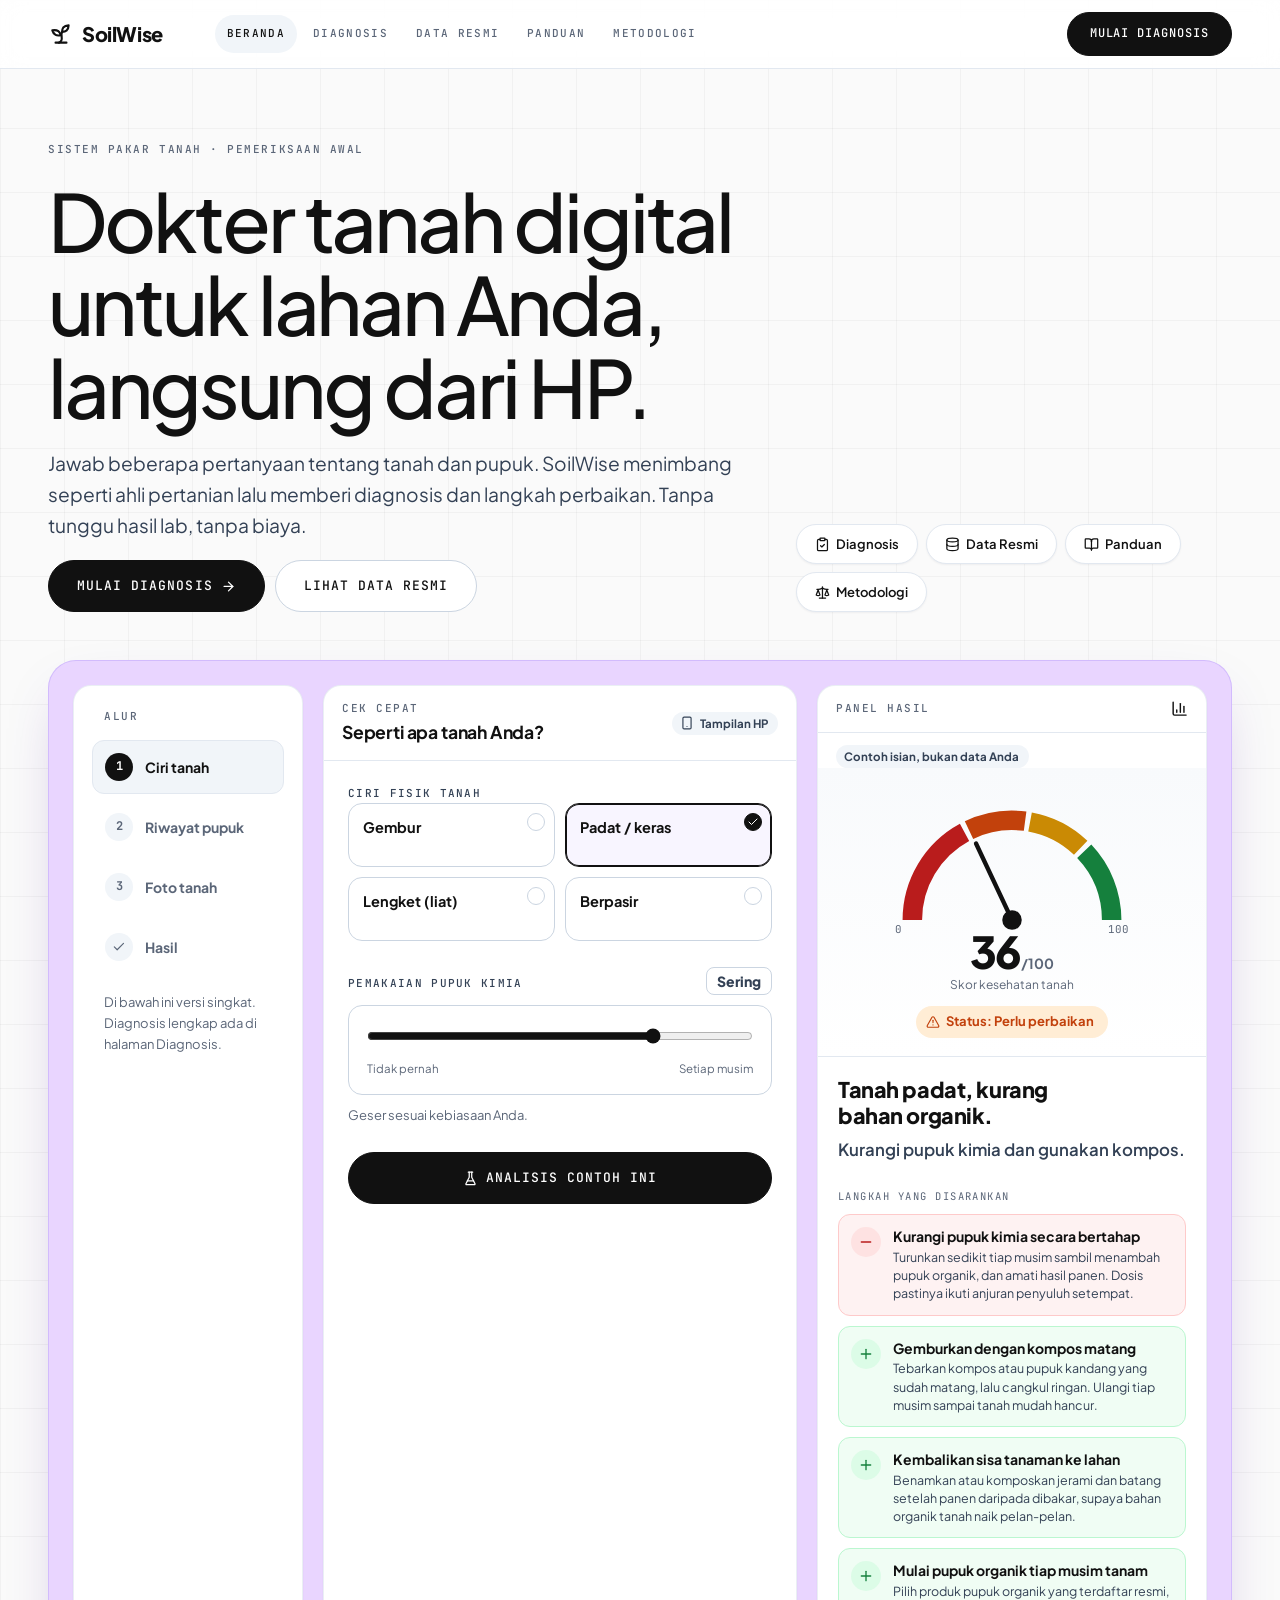
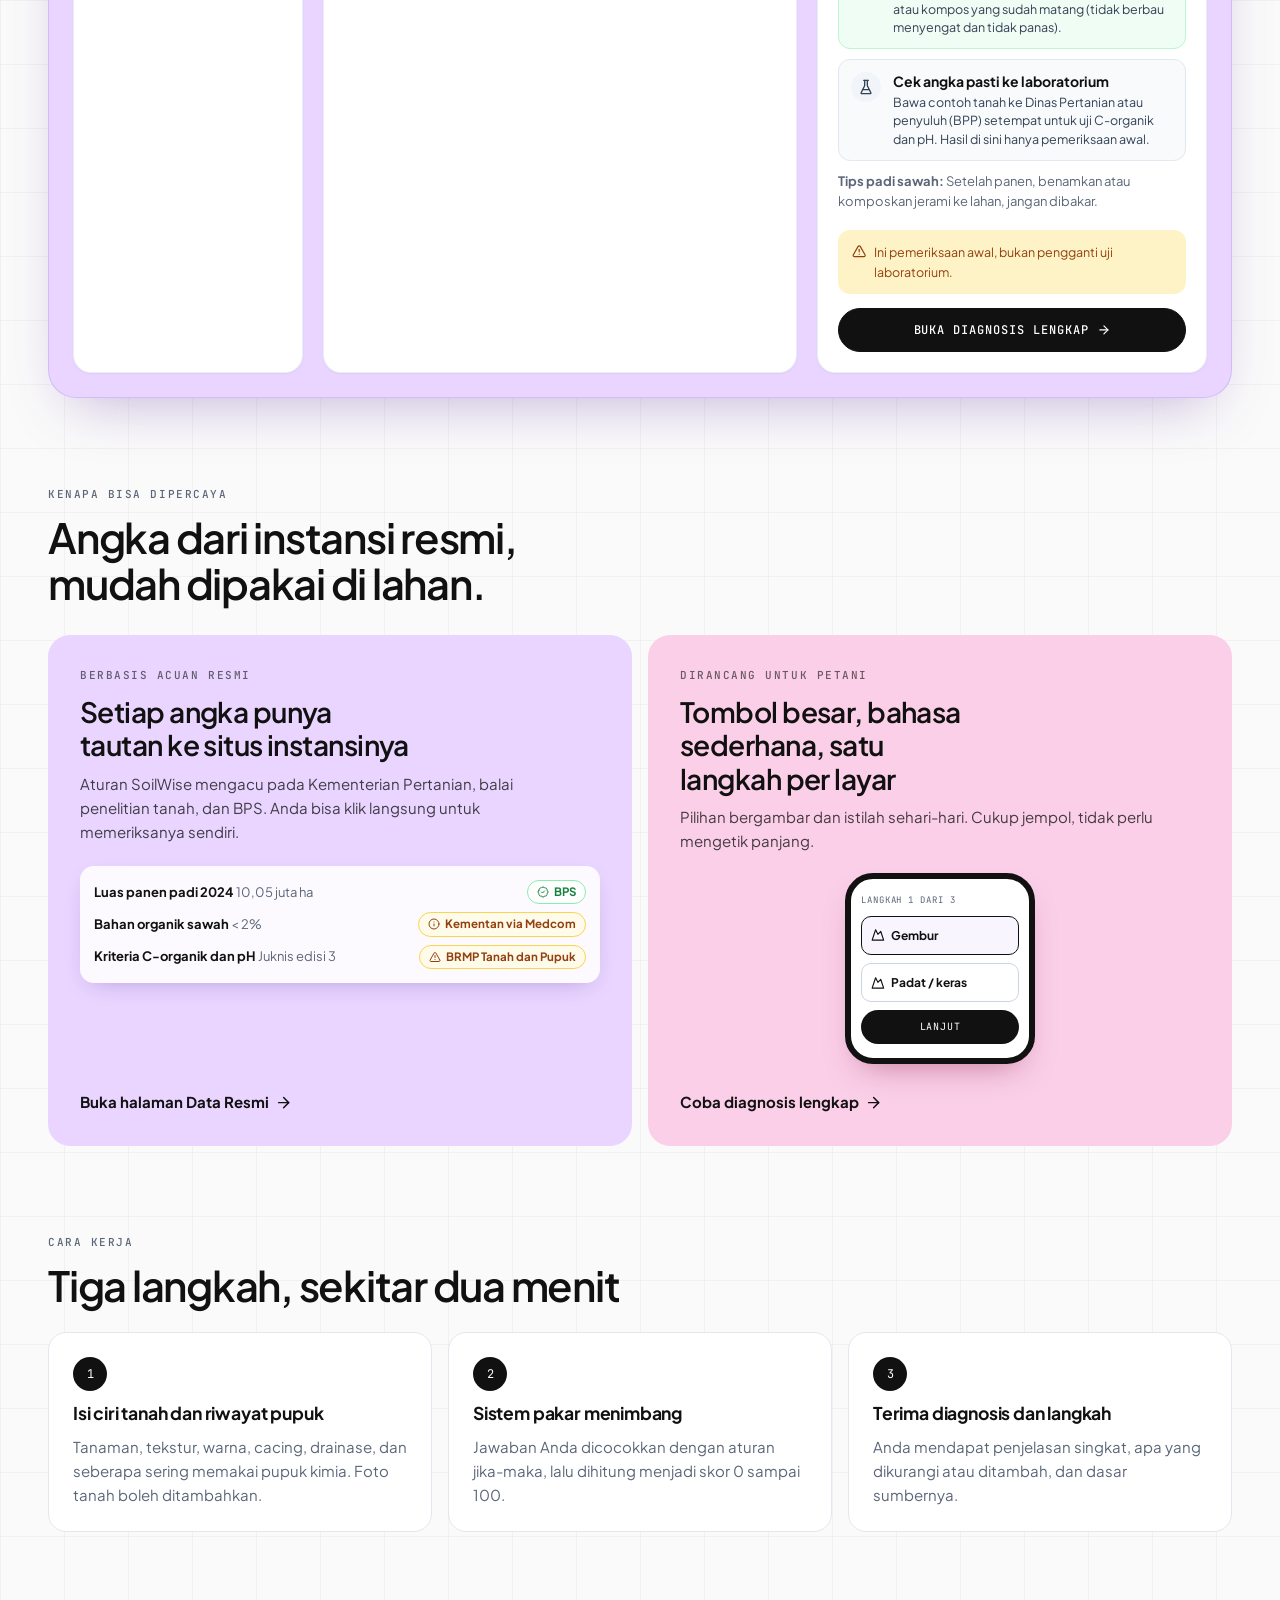
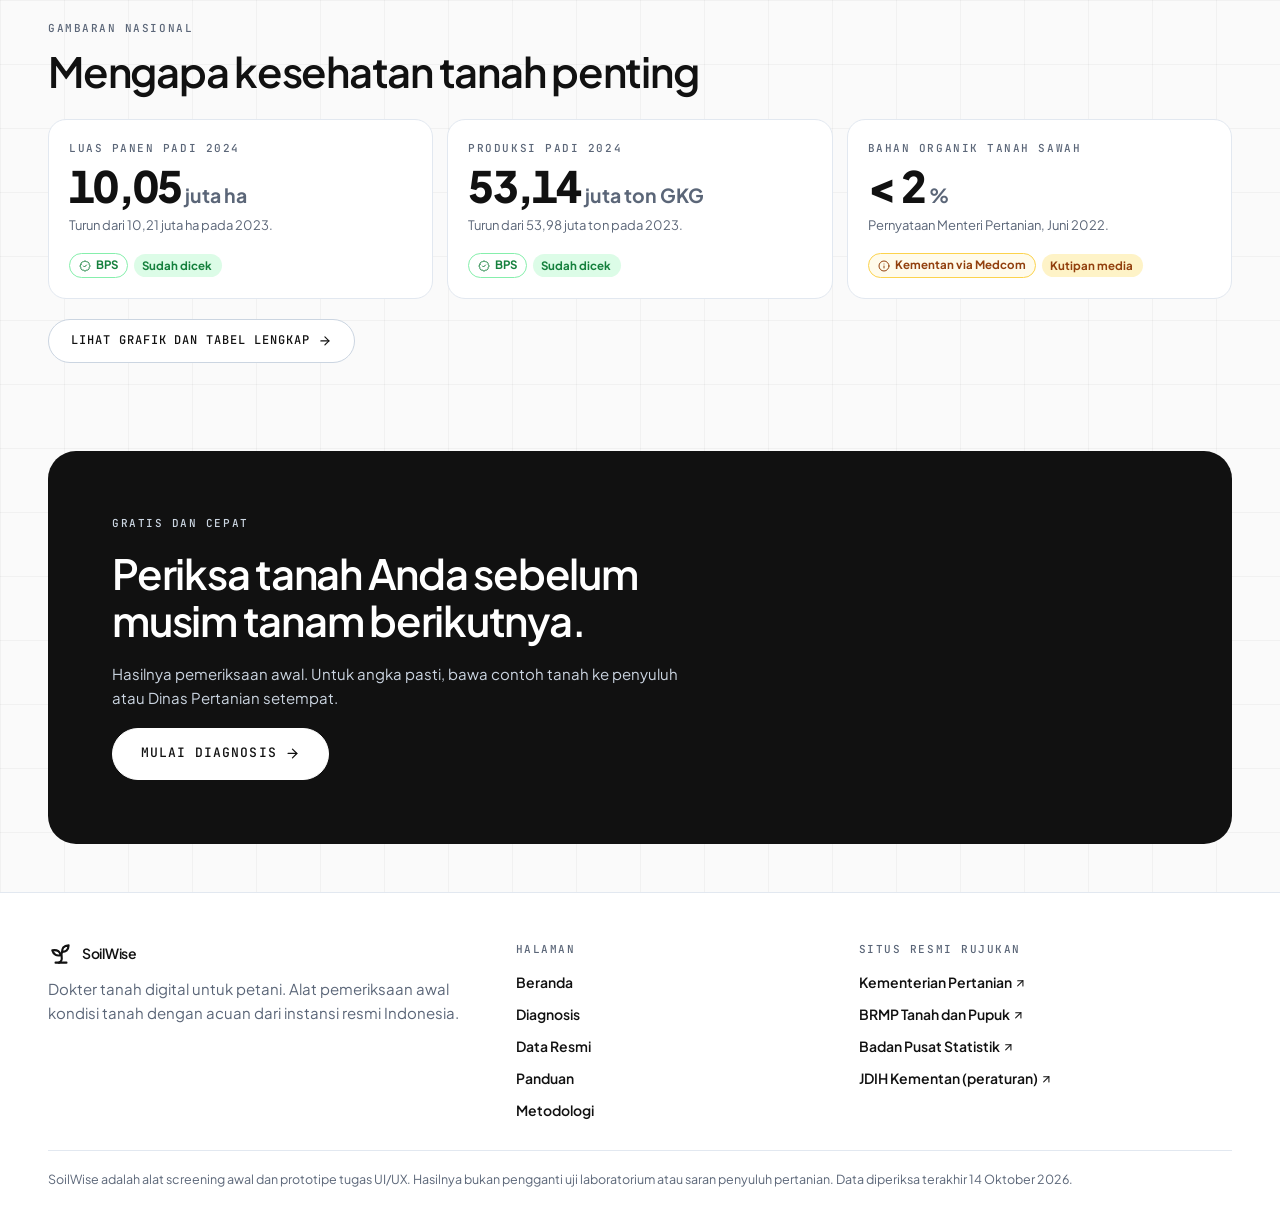
==== index.html @ b3f043da "commit pertama" ====
<!DOCTYPE html>
<html lang="id">
<head>
<meta charset="UTF-8">
<meta name="viewport" content="width=device-width, initial-scale=1, viewport-fit=cover">
<meta name="claude:viewport-fit-sides" content="cover">
<title>SoilWise</title>
<link rel="preconnect" href="https://fonts.googleapis.com">
<link rel="preconnect" href="https://fonts.gstatic.com" crossorigin>
<link href="https://fonts.googleapis.com/css2?family=JetBrains+Mono:wght@500;700&family=Plus+Jakarta+Sans:wght@400;500;600;700;800&display=swap" rel="stylesheet">
<link rel="stylesheet" href="assets/style.css">
</head>
<body data-page="beranda">
<div id="site-header"></div>

<main>
  <section class="wrap hero">
    <div class="hero-row">
      <div class="stack" style="gap:20px">
        <span class="eyebrow">Sistem pakar tanah · pemeriksaan awal</span>
        <h1 class="display" style="max-width:15ch">Dokter tanah digital untuk lahan Anda, langsung dari HP.</h1>
        <p class="lead">Jawab beberapa pertanyaan tentang tanah dan pupuk. SoilWise menimbang seperti ahli pertanian lalu memberi diagnosis dan langkah perbaikan. Tanpa tunggu hasil lab, tanpa biaya.</p>
        <div class="btn-row">
          <a class="btn btn-dark btn-lg" href="diagnosis.html">Mulai diagnosis <i data-ic="arrowRight"></i></a>
          <a class="btn btn-lg" href="data.html">Lihat data resmi</a>
        </div>
      </div>
      <nav class="pills" aria-label="Jalan pintas halaman">
        <a class="pill" href="diagnosis.html"><i data-ic="clipboard"></i>Diagnosis</a>
        <a class="pill" href="data.html"><i data-ic="database"></i>Data Resmi</a>
        <a class="pill" href="panduan.html"><i data-ic="book"></i>Panduan</a>
        <a class="pill" href="metodologi.html"><i data-ic="scale"></i>Metodologi</a>
      </nav>
    </div>
  </section>

  <section class="wrap" aria-labelledby="demo-t">
    <h2 class="sr" id="demo-t">Coba cepat</h2>
    <div class="stage">
      <div class="stage-grid three fill">
        <aside class="panel rail" aria-label="Alur pemeriksaan">
          <div class="eyebrow" style="padding:4px 12px 8px">Alur</div>
          <div class="rail-item is-on"><span class="dot">1</span>Ciri tanah</div>
          <div class="rail-item"><span class="dot">2</span>Riwayat pupuk</div>
          <div class="rail-item"><span class="dot">3</span>Foto tanah</div>
          <div class="rail-item"><span class="dot"><i data-ic="check"></i></span>Hasil</div>
          <p class="help" style="padding:12px">Di bawah ini versi singkat. Diagnosis lengkap ada di halaman Diagnosis.</p>
        </aside>

        <section class="panel" aria-labelledby="h-form-t">
          <div class="panel-h">
            <div><div class="eyebrow">Cek cepat</div><h3 class="h3" id="h-form-t">Seperti apa tanah Anda?</h3></div>
            <span class="badge badge-soft"><i data-ic="phone"></i>Tampilan HP</span>
          </div>
          <div class="panel-b">
            <fieldset class="field">
              <legend>Ciri fisik tanah</legend>
              <div class="opts" id="hTekstur"></div>
            </fieldset>
            <div class="field">
              <label class="lbl" for="hChem">Pemakaian pupuk kimia <span class="range-val" id="hChemVal">Sering</span></label>
              <div class="range-wrap">
                <input type="range" id="hChem" min="0" max="100" step="25" value="75" aria-describedby="hChemHelp">
                <div class="range-ticks" aria-hidden="true"><span>Tidak pernah</span><span>Setiap musim</span></div>
              </div>
              <p class="help" id="hChemHelp">Geser sesuai kebiasaan Anda.</p>
            </div>
            <button class="btn btn-dark btn-lg" id="hRun" type="button" style="width:100%"><i data-ic="flask"></i>Analisis contoh ini</button>
          </div>
        </section>

        <section class="panel" aria-live="polite" aria-labelledby="h-res-t">
          <div class="panel-h"><span class="eyebrow" id="h-res-t">Panel hasil</span><i data-ic="chart"></i></div>
          <div id="hResult"></div>
        </section>
      </div>
    </div>
  </section>

  <section class="wrap section" aria-labelledby="why-t">
    <div class="stack" style="gap:10px;margin-bottom:28px">
      <span class="eyebrow">Kenapa bisa dipercaya</span>
      <h2 class="h2" id="why-t" style="max-width:22ch">Angka dari instansi resmi, mudah dipakai di lahan.</h2>
    </div>
    <div class="cards-2">
      <article class="pastel lav">
        <span class="eyebrow">Berbasis acuan resmi</span>
        <h3>Setiap angka punya tautan ke situs instansinya</h3>
        <p>Aturan SoilWise mengacu pada Kementerian Pertanian, balai penelitian tanah, dan BPS. Anda bisa klik langsung untuk memeriksanya sendiri.</p>
        <div class="mini-card" id="trustList"></div>
        <a class="link" href="data.html">Buka halaman Data Resmi <i data-ic="arrowRight"></i></a>
      </article>
      <article class="pastel pnk">
        <span class="eyebrow">Dirancang untuk petani</span>
        <h3>Tombol besar, bahasa sederhana, satu langkah per layar</h3>
        <p>Pilihan bergambar dan istilah sehari-hari. Cukup jempol, tidak perlu mengetik panjang.</p>
        <div class="phone" aria-hidden="true">
          <div class="ph-h">Langkah 1 dari 3</div>
          <div class="ph-t on"><i data-ic="mountain"></i>Gembur</div>
          <div class="ph-t"><i data-ic="mountain"></i>Padat / keras</div>
          <div class="ph-b">Lanjut</div>
        </div>
        <a class="link" href="diagnosis.html">Coba diagnosis lengkap <i data-ic="arrowRight"></i></a>
      </article>
    </div>
  </section>

  <section class="wrap" aria-labelledby="how-t">
    <div class="stack" style="gap:10px;margin-bottom:24px">
      <span class="eyebrow">Cara kerja</span>
      <h2 class="h2" id="how-t">Tiga langkah, sekitar dua menit</h2>
    </div>
    <div class="how">
      <div><span class="n">1</span><h3 class="h3">Isi ciri tanah dan riwayat pupuk</h3><p class="muted">Tanaman, tekstur, warna, cacing, drainase, dan seberapa sering memakai pupuk kimia. Foto tanah boleh ditambahkan.</p></div>
      <div><span class="n">2</span><h3 class="h3">Sistem pakar menimbang</h3><p class="muted">Jawaban Anda dicocokkan dengan aturan jika-maka, lalu dihitung menjadi skor 0 sampai 100.</p></div>
      <div><span class="n">3</span><h3 class="h3">Terima diagnosis dan langkah</h3><p class="muted">Anda mendapat penjelasan singkat, apa yang dikurangi atau ditambah, dan dasar sumbernya.</p></div>
    </div>
  </section>

  <section class="wrap section" aria-labelledby="kpi-t">
    <div class="stack" style="gap:10px;margin-bottom:24px">
      <span class="eyebrow">Gambaran nasional</span>
      <h2 class="h2" id="kpi-t" style="max-width:24ch">Mengapa kesehatan tanah penting</h2>
    </div>
    <div class="kpis" id="homeKpis"></div>
    <div class="btn-row" style="margin-top:20px"><a class="btn" href="data.html#grafik">Lihat grafik dan tabel lengkap <i data-ic="arrowRight"></i></a></div>
  </section>

  <section class="wrap" style="padding-bottom:24px">
    <div class="cta">
      <span class="eyebrow" style="color:#cbd5e1">Gratis dan cepat</span>
      <h2 class="h2" style="max-width:20ch">Periksa tanah Anda sebelum musim tanam berikutnya.</h2>
      <p>Hasilnya pemeriksaan awal. Untuk angka pasti, bawa contoh tanah ke penyuluh atau Dinas Pertanian setempat.</p>
      <a class="btn btn-dark btn-lg" href="diagnosis.html">Mulai diagnosis <i data-ic="arrowRight"></i></a>
    </div>
  </section>
</main>

<div id="site-footer"></div>

<script src="assets/icons.js"></script>
<script src="assets/data.js"></script>
<script src="assets/engine.js"></script>
<script src="assets/shared.js"></script>
<script>
(function () {
  var E = window.SoilEngine, D = window.SW_DATA, U = window.SWUI;

  // Pilihan tekstur
  var box = document.getElementById('hTekstur');
  box.innerHTML = Object.keys(E.OPTS.tekstur).map(function (k) {
    var o = E.OPTS.tekstur[k];
    return '<label class="opt tall"><input class="sr" type="radio" name="hTekstur" value="' + k + '"' + (k === 'padat' ? ' checked' : '') + '>' +
      '<span class="opt-body"><span class="opt-t">' + o.label + '</span></span><span class="opt-check"><i data-ic="check"></i></span></label>';
  }).join('');

  var chem = document.getElementById('hChem'), chemVal = document.getElementById('hChemVal'), out = document.getElementById('hResult');
  function labelOf(v) { return E.OPTS.chemLabels[Math.round(v / 25)]; }
  function run() {
    var t = document.querySelector('input[name="hTekstur"]:checked').value;
    var res = E.evaluate({ crop: 'padi', tekstur: t, chem: +chem.value, durasi: 'sedang', organik: 'tidak' });
    E.render(out, res, {
      compact: true, example: true,
      actions: '<a class="btn btn-dark" href="diagnosis.html" style="width:100%;margin-top:14px">Buka diagnosis lengkap <i data-ic="arrowRight"></i></a>'
    });
  }
  chemVal.textContent = labelOf(chem.value);
  chem.addEventListener('input', function () { chemVal.textContent = labelOf(chem.value); });
  chem.addEventListener('change', run);
  box.addEventListener('change', run);
  document.getElementById('hRun').addEventListener('click', run);
  run();

  // Daftar kepercayaan
  document.getElementById('trustList').innerHTML = [
    ['Luas panen padi 2024', 'bps-padi-2024', '10,05 juta ha'],
    ['Bahan organik sawah', 'mentan-bo-2022', '< 2%'],
    ['Kriteria C-organik dan pH', 'juknis-kimia-3', 'Juknis edisi 3']
  ].map(function (r) {
    return '<div style="display:flex;justify-content:space-between;gap:8px;flex-wrap:wrap;align-items:center;font-size:13px"><span><b>' + r[0] + '</b> <span class="muted">' + r[2] + '</span></span>' + U.chip(r[1]) + '</div>';
  }).join('');

  document.getElementById('homeKpis').innerHTML = [0, 1, 2].map(function (i) { return U.kpiHtml(D.KPIS[i]); }).join('');
  window.SWIcons.paint();
})();
</script>
</body>
</html>
---- assets/style.css ----
/* SoilWise — gaya situs. Tampilan terang yang sengaja dipilih (mengikuti referensi Replo):
   kertas grid, panel lavender, tombol pil hitam. Semua warna dari token di :root. */

:root {
  --bg: #fafafa;
  --card: #ffffff;
  --ink: #111111;
  --ink-2: #334155;
  --muted: #5b6678;
  --line: #e2e8f0;
  --line-2: #cbd5e1;
  --soft: #f1f5f9;

  --lav: #e9d5ff;
  --lav-2: #d8b4fe;
  --lav-ink: #4c1d95;
  --pink: #fbcfe8;
  --pink-ink: #831843;

  --good: #15803d;
  --good-bg: #dcfce7;
  --warn: #92400e;
  --warn-bg: #fef3c7;
  --bad: #b91c1c;
  --bad-bg: #fee2e2;
  --orange: #c2410c;
  --orange-bg: #ffedd5;

  --bar-old: #c9b3f5;
  --bar-new: #5b21b6;

  --focus: #6d28d9;
  --font: "Plus Jakarta Sans", system-ui, -apple-system, "Segoe UI", Roboto, sans-serif;
  --mono: "JetBrains Mono", ui-monospace, SFMono-Regular, Menlo, Consolas, monospace;
  --gutter: clamp(16px, 4vw, 48px);
}

*, *::before, *::after { box-sizing: border-box; }
html { color-scheme: light; scroll-behavior: smooth; }
body {
  margin: 0;
  font-family: var(--font);
  font-size: 15px;
  line-height: 1.6;
  color: var(--ink);
  background-color: var(--bg);
  background-image:
    linear-gradient(to right, rgba(0,0,0,.035) 1px, transparent 1px),
    linear-gradient(to bottom, rgba(0,0,0,.035) 1px, transparent 1px);
  background-size: 64px 64px;
  -webkit-font-smoothing: antialiased;
  overflow-x: hidden;
}
img, svg { max-width: 100%; }
a { color: inherit; }
h1, h2, h3, h4, p { margin: 0; }
h1, h2, h3 { text-wrap: balance; }
button, input, select { font: inherit; color: inherit; }
:focus-visible { outline: 3px solid var(--focus); outline-offset: 2px; border-radius: 6px; }
.sr { position: absolute; width: 1px; height: 1px; overflow: hidden; clip: rect(0 0 0 0); white-space: nowrap; opacity: 0; }
i[data-ic] { display: inline-flex; width: 1.15em; height: 1.15em; flex: none; }
i[data-ic] svg { width: 100%; height: 100%; }

.wrap {
  max-width: 1440px;
  margin-inline: auto;
  padding-left: max(var(--gutter), env(safe-area-inset-left, 0px));
  padding-right: max(var(--gutter), env(safe-area-inset-right, 0px));
}
.section { padding-block: clamp(40px, 7vw, 88px); }
.stack { display: flex; flex-direction: column; gap: 16px; }

/* ---------- tipografi ---------- */
.eyebrow {
  font-family: var(--mono);
  font-size: 11px;
  font-weight: 500;
  letter-spacing: .14em;
  text-transform: uppercase;
  color: var(--muted);
}
.display {
  font-size: clamp(2.35rem, 6.4vw, 5rem);
  line-height: 1.04;
  font-weight: 500;
  letter-spacing: -.04em;
}
.h2 { font-size: clamp(1.6rem, 3.4vw, 2.6rem); line-height: 1.12; font-weight: 600; letter-spacing: -.03em; }
.h3 { font-size: 1.1rem; font-weight: 700; letter-spacing: -.01em; }
.lead { font-size: clamp(1rem, 1.6vw, 1.2rem); color: var(--ink-2); max-width: 62ch; }
.muted { color: var(--muted); }
.mono { font-family: var(--mono); font-variant-numeric: tabular-nums; }
.num { font-variant-numeric: tabular-nums; }
.prose { max-width: 68ch; color: var(--ink-2); }
.prose p + p { margin-top: 12px; }

/* ---------- tombol & chip ---------- */
.btn {
  display: inline-flex; align-items: center; justify-content: center; gap: 8px;
  min-height: 44px; padding: 10px 22px;
  border-radius: 999px; border: 1px solid var(--line-2);
  font-family: var(--mono); font-size: 12px; font-weight: 500; letter-spacing: .08em; text-transform: uppercase;
  text-decoration: none; cursor: pointer; background: var(--card); color: var(--ink);
  transition: background .15s, transform .15s, border-color .15s;
}
.btn:hover { background: var(--soft); }
.btn:active { transform: translateY(1px); }
.btn-dark { background: var(--ink); color: #fff; border-color: var(--ink); }
.btn-dark:hover { background: #000; }
.btn-lg { min-height: 52px; padding-inline: 28px; font-size: 13px; }
.btn[disabled] { opacity: .45; cursor: not-allowed; }
.btn-row { display: flex; flex-wrap: wrap; gap: 10px; }

.pills { display: flex; flex-wrap: wrap; gap: 8px; }
.pill {
  display: inline-flex; align-items: center; gap: 6px; min-height: 40px; padding: 8px 18px;
  border-radius: 999px; border: 1px solid var(--line); background: var(--card);
  font-size: 13px; font-weight: 600; text-decoration: none; cursor: pointer;
  box-shadow: 0 1px 2px rgba(15,23,42,.05);
}
.pill:hover { border-color: var(--line-2); }
.pill[aria-pressed="true"], .pill.is-on { background: var(--ink); color: #fff; border-color: var(--ink); }

.badge {
  display: inline-flex; align-items: center; gap: 6px; padding: 3px 10px 3px 8px;
  border-radius: 999px; font-size: 11.5px; font-weight: 700; line-height: 1.5; white-space: nowrap;
}
.badge i[data-ic] { width: 14px; height: 14px; }
.badge-good { background: var(--good-bg); color: var(--good); }
.badge-warn { background: var(--warn-bg); color: var(--warn); }
.badge-bad { background: var(--bad-bg); color: var(--bad); }
.badge-orange { background: var(--orange-bg); color: var(--orange); }
.badge-soft { background: var(--soft); color: var(--ink-2); }

/* ---------- navigasi ---------- */
.nav {
  position: sticky; top: env(safe-area-inset-top, 0px); z-index: 50;
  background: rgba(255,255,255,.86); backdrop-filter: blur(12px); -webkit-backdrop-filter: blur(12px);
  border-bottom: 1px solid var(--line);
}
.nav-in { display: flex; align-items: center; justify-content: space-between; gap: 24px; height: 68px; }
.brand { display: inline-flex; align-items: center; gap: 8px; font-weight: 800; font-size: 20px; letter-spacing: -.02em; text-decoration: none; }
.brand i[data-ic] { width: 26px; height: 26px; }
.nav-links { display: none; align-items: center; gap: 4px; margin-right: auto; margin-left: 28px; }
.nav-links a {
  font-family: var(--mono); font-size: 11px; font-weight: 500; letter-spacing: .12em; text-transform: uppercase;
  color: var(--muted); text-decoration: none; padding: 10px 12px; border-radius: 999px;
}
.nav-links a:hover { color: var(--ink); background: var(--soft); }
.nav-links a[aria-current="page"] { color: var(--ink); background: var(--soft); }
.nav-cta { display: none; }
.nav-burger { display: inline-flex; width: 44px; height: 44px; align-items: center; justify-content: center; border-radius: 12px; border: 1px solid var(--line); background: var(--card); cursor: pointer; }
.nav-burger i[data-ic] { width: 22px; height: 22px; }
.mnav { border-top: 1px solid var(--line); background: var(--card); padding: 12px max(var(--gutter), env(safe-area-inset-left, 0px)) 20px; }
.mnav a.m-link {
  display: flex; align-items: center; justify-content: space-between; min-height: 52px;
  font-weight: 700; font-size: 17px; text-decoration: none; border-bottom: 1px solid var(--line);
}
.mnav a[aria-current="page"] { color: var(--lav-ink); }
.mnav .btn { margin-top: 16px; width: 100%; }
@media (min-width: 980px) {
  .nav-links, .nav-cta { display: flex; }
  .nav-burger, .mnav { display: none !important; }
}

/* ---------- panggung lavender (gaya Replo) ---------- */
.stage {
  background: var(--lav); border: 1px solid rgba(167,139,250,.35);
  border-radius: 28px; padding: clamp(10px, 2vw, 24px);
  box-shadow: 0 24px 60px -24px rgba(76,29,149,.35);
}
.stage-grid { display: grid; gap: clamp(10px, 1.6vw, 20px); grid-template-columns: minmax(0, 1fr); align-items: start; }
@media (min-width: 900px) { .stage-grid.two { grid-template-columns: minmax(0, 1fr) 380px; } }
@media (min-width: 900px) { .stage-grid.three { grid-template-columns: minmax(0, 1fr) 380px; } }
@media (min-width: 1180px) { .stage-grid.three { grid-template-columns: 230px minmax(0, 1fr) 390px; } }
.stage-grid.fill { align-items: stretch; }
.stage-grid.three > .rail { display: none; }
@media (min-width: 1180px) { .stage-grid.three > .rail { display: flex; } }

.panel { background: var(--card); border: 1px solid rgba(226,232,240,.7); border-radius: 18px; box-shadow: 0 1px 2px rgba(15,23,42,.05); min-width: 0; }
.panel-h { display: flex; align-items: center; justify-content: space-between; gap: 12px; padding: 14px 18px; border-bottom: 1px solid var(--line); }
.panel-b { padding: clamp(16px, 2.4vw, 24px); }
.sticky-col { position: sticky; top: calc(84px + env(safe-area-inset-top, 0px)); }
@media (max-width: 899px) { .sticky-col { position: static; } }

.rail { padding: 18px; display: flex; flex-direction: column; gap: 6px; }
.rail-item { display: flex; align-items: center; gap: 12px; padding: 12px; border-radius: 12px; border: 1px solid transparent; font-weight: 700; font-size: 14px; color: var(--muted); }
.rail-item .dot { width: 28px; height: 28px; border-radius: 50%; display: grid; place-items: center; font-family: var(--mono); font-size: 12px; background: var(--soft); color: var(--muted); flex: none; }
.rail-item.is-on { background: var(--soft); border-color: var(--line); color: var(--ink); }
.rail-item.is-on .dot { background: var(--ink); color: #fff; }
.rail-item.is-done .dot { background: var(--good); color: #fff; }
.rail-item.is-done { color: var(--ink-2); }

.steps-h { display: flex; gap: 6px; align-items: center; }
.steps-h span { height: 5px; flex: 1; border-radius: 4px; background: var(--line); }
.steps-h span.on { background: var(--ink); }

/* ---------- form ---------- */
.field { display: flex; flex-direction: column; gap: 10px; margin-bottom: 26px; }
.field > legend, .field > .lbl { padding: 0; font-family: var(--mono); font-size: 11px; letter-spacing: .12em; text-transform: uppercase; font-weight: 500; color: var(--ink-2); display: flex; justify-content: space-between; gap: 10px; align-items: baseline; }
fieldset.field { border: 0; margin: 0 0 26px; padding: 0; min-width: 0; }
.help { font-size: 13px; color: var(--muted); }
.err { display: none; color: var(--bad); font-size: 13px; font-weight: 600; }
.field.has-err .err { display: flex; gap: 6px; align-items: center; }
.field.has-err .opts { outline: 2px solid var(--bad); outline-offset: 4px; border-radius: 14px; }

.opts { display: grid; gap: 10px; grid-template-columns: repeat(2, minmax(0, 1fr)); }
.opts.c3 { grid-template-columns: repeat(3, minmax(0, 1fr)); }
.opts.c1 { grid-template-columns: minmax(0, 1fr); }
@media (max-width: 380px) { .opts.c3 { grid-template-columns: repeat(2, minmax(0, 1fr)); } }
.opt { position: relative; display: block; cursor: pointer; }
.opt-body {
  display: flex; flex-direction: column; align-items: flex-start; gap: 4px; height: 100%;
  padding: 14px; min-height: 64px; border-radius: 14px; background: var(--card); border: 1.5px solid var(--line-2);
  transition: border-color .15s, background .15s, box-shadow .15s;
}
.opt:hover .opt-body { border-color: var(--ink-2); }
.opt input:checked + .opt-body { border-color: var(--ink); background: #f8f5ff; box-shadow: 0 0 0 1px var(--ink) inset; }
.opt input:focus-visible + .opt-body { outline: 3px solid var(--focus); outline-offset: 2px; }
.opt-t { font-weight: 700; font-size: 14.5px; line-height: 1.3; display: flex; align-items: center; gap: 8px; }
.opt-d { font-size: 12.5px; color: var(--muted); line-height: 1.4; }
.opt-check { position: absolute; top: 10px; right: 10px; width: 18px; height: 18px; border-radius: 50%; border: 1.5px solid var(--line-2); display: grid; place-items: center; color: #fff; }
.opt-check i[data-ic] { width: 12px; height: 12px; opacity: 0; }
.opt input:checked ~ .opt-check { background: var(--ink); border-color: var(--ink); }
.opt input:checked ~ .opt-check i[data-ic] { opacity: 1; }
.opt.tall .opt-body { padding-right: 38px; }
.sw { width: 22px; height: 22px; border-radius: 50%; border: 1px solid rgba(0,0,0,.18); flex: none; }

select.select {
  width: 100%; min-height: 52px; padding: 12px 16px; border-radius: 14px; border: 1.5px solid var(--line-2); background: var(--card);
  font-weight: 600; font-size: 15px; appearance: none;
  background-image: url("data:image/svg+xml,%3Csvg xmlns='http://www.w3.org/2000/svg' width='16' height='16' viewBox='0 0 24 24' fill='none' stroke='%23334155' stroke-width='2.5' stroke-linecap='round' stroke-linejoin='round'%3E%3Cpath d='m6 9 6 6 6-6'/%3E%3C/svg%3E");
  background-repeat: no-repeat; background-position: right 16px center;
}
select.select:focus-visible { outline: 3px solid var(--focus); outline-offset: 2px; }

.range-wrap { padding: 16px 18px; border-radius: 14px; background: var(--card); border: 1.5px solid var(--line-2); }
input[type="range"] { width: 100%; height: 28px; accent-color: var(--ink); cursor: pointer; margin: 0; }
.range-ticks { display: flex; justify-content: space-between; font-size: 11.5px; color: var(--muted); margin-top: 4px; }
.range-val { font-weight: 800; font-size: 14px; background: var(--card); border: 1px solid var(--line-2); border-radius: 8px; padding: 2px 10px; text-transform: none; letter-spacing: 0; font-family: var(--font); }

.upload {
  display: flex; flex-direction: column; align-items: center; justify-content: center; gap: 8px; text-align: center;
  min-height: 170px; padding: 24px; border-radius: 16px; border: 2px dashed var(--line-2); background: var(--card); cursor: pointer;
  transition: background .15s, border-color .15s;
}
.upload:hover, .upload.drag { background: var(--soft); border-color: var(--ink-2); }
.upload i[data-ic] { width: 34px; height: 34px; color: var(--muted); }
.upload.has-img { padding: 10px; border-style: solid; border-color: var(--good); }
.upload img { width: 100%; max-height: 260px; object-fit: cover; border-radius: 10px; }
.upload-meta { font-size: 13px; color: var(--ink-2); font-weight: 600; word-break: break-all; }

.form-nav { display: flex; gap: 10px; justify-content: space-between; margin-top: 8px; flex-wrap: wrap; }
.form-nav .btn { flex: 1 1 140px; }

/* ---------- hasil ---------- */
.res-empty { display: flex; flex-direction: column; align-items: center; text-align: center; gap: 10px; padding: 48px 24px; color: var(--muted); }
.res-empty .ico { width: 64px; height: 64px; display: grid; place-items: center; border-radius: 50%; background: var(--soft); border: 1px solid var(--line); }
.res-empty .ico i[data-ic] { width: 28px; height: 28px; color: var(--line-2); }
.gauge-box { padding: 22px 18px 18px; text-align: center; background: linear-gradient(#f8fafc, #fff); border-bottom: 1px solid var(--line); }
.gauge { width: min(260px, 100%); height: auto; display: block; margin: 0 auto; overflow: visible; }
.gauge .needle { transform-origin: 120px 120px; transform: rotate(-90deg); transition: transform 1.4s cubic-bezier(.34, 1.4, .64, 1); }
.gauge-num { font-size: 44px; font-weight: 800; letter-spacing: -.04em; line-height: 1; margin-top: -4px; }
.gauge-num small { font-size: 14px; font-weight: 700; color: var(--muted); letter-spacing: 0; }
.gauge-cap { font-size: 12px; color: var(--muted); margin-top: 2px; }
.band-badge { margin-top: 12px; font-size: 13px; padding: 6px 14px 6px 10px; }
.diag { padding: 20px 20px 4px; }
.diag h3 { font-size: 1.35rem; line-height: 1.2; letter-spacing: -.02em; font-weight: 800; }
.diag p { margin-top: 8px; font-size: 1.05rem; font-weight: 600; color: var(--ink-2); }
.sec-t { font-family: var(--mono); font-size: 10.5px; letter-spacing: .14em; text-transform: uppercase; color: var(--muted); margin: 20px 0 10px; }
.res-body { padding: 0 20px 20px; }
.acts { display: flex; flex-direction: column; gap: 10px; padding: 0; margin: 0; list-style: none; }
.act { display: flex; gap: 12px; align-items: flex-start; padding: 12px; border-radius: 12px; border: 1px solid; }
.act .ic { width: 30px; height: 30px; border-radius: 50%; display: grid; place-items: center; flex: none; }
.act .ic i[data-ic] { width: 16px; height: 16px; }
.act b { display: block; font-size: 14px; line-height: 1.35; }
.act span.d { display: block; font-size: 12.5px; color: var(--ink-2); margin-top: 2px; line-height: 1.45; }
.act-kurangi { background: #fef2f2; border-color: #fecaca; } .act-kurangi .ic { background: var(--bad-bg); color: var(--bad); }
.act-tambah { background: #f0fdf4; border-color: #bbf7d0; } .act-tambah .ic { background: var(--good-bg); color: var(--good); }
.act-perbaiki { background: #fff7ed; border-color: #fed7aa; } .act-perbaiki .ic { background: var(--orange-bg); color: var(--orange); }
.act-pantau { background: #f8fafc; border-color: var(--line); } .act-pantau .ic { background: var(--soft); color: var(--ink-2); }
.act-pertahankan { background: #f0fdf4; border-color: #bbf7d0; } .act-pertahankan .ic { background: var(--good-bg); color: var(--good); }
.why { display: flex; flex-direction: column; gap: 8px; }
.why-i { font-size: 13px; padding: 10px 12px; border-radius: 10px; background: var(--soft); }
.why-i b { font-family: var(--mono); font-size: 11px; letter-spacing: .06em; margin-right: 6px; }
.why-i .srcs { display: flex; flex-wrap: wrap; gap: 6px; margin-top: 6px; }
.src-chip { display: inline-flex; align-items: center; gap: 5px; font-size: 11.5px; font-weight: 700; padding: 2px 9px; border-radius: 999px; text-decoration: none; background: #fff; border: 1px solid var(--line-2); color: var(--ink-2); }
.src-chip:hover { border-color: var(--ink); color: var(--ink); }
.src-chip.ok { border-color: #86efac; color: var(--good); }
.src-chip.asm { border-color: #fcd34d; color: var(--warn); background: #fffbeb; }
.src-chip i[data-ic] { width: 12px; height: 12px; }
.parts { display: grid; gap: 8px; }
.part { display: grid; grid-template-columns: 1fr auto; gap: 4px 10px; font-size: 13px; align-items: center; }
.part .bar { grid-column: 1 / -1; height: 6px; border-radius: 4px; background: var(--soft); overflow: hidden; }
.part .bar i { display: block; height: 100%; border-radius: 4px; background: var(--ink); }
.photo-th { width: 100%; max-height: 150px; object-fit: cover; border-radius: 12px; border: 1px solid var(--line); }
.disclaim { font-size: 12.5px; color: var(--muted); padding: 12px 14px; border-radius: 12px; background: var(--warn-bg); color: var(--warn); display: flex; gap: 8px; align-items: flex-start; }
.disclaim i[data-ic] { margin-top: 2px; }
.loading { display: none; }
.is-loading .loading { display: inline-flex; }
.is-loading .idle { display: none; }
@keyframes spin { to { transform: rotate(360deg); } }
.spin { animation: spin 1s linear infinite; }

/* ---------- kartu pastel ---------- */
.cards-2 { display: grid; gap: 16px; grid-template-columns: minmax(0, 1fr); }
@media (min-width: 820px) { .cards-2 { grid-template-columns: repeat(2, minmax(0, 1fr)); } }
.pastel { border-radius: 22px; padding: clamp(20px, 3vw, 32px); display: flex; flex-direction: column; gap: 10px; min-height: 340px; overflow: hidden; position: relative; }
.pastel.lav { background: var(--lav); }
.pastel.pnk { background: var(--pink); }
.pastel .eyebrow { color: rgba(17,17,17,.62); }
.pastel h3 { font-size: clamp(1.3rem, 2.4vw, 1.75rem); line-height: 1.2; letter-spacing: -.02em; font-weight: 600; max-width: 20ch; }
.pastel p { max-width: 44ch; color: rgba(17,17,17,.78); }
.pastel .link { margin-top: auto; padding-top: 16px; font-weight: 700; display: inline-flex; gap: 6px; align-items: center; text-decoration: none; }
.pastel .link:hover { text-decoration: underline; }
.mini-card { margin-top: 12px; background: rgba(255,255,255,.88); border-radius: 14px; padding: 14px; display: grid; gap: 8px; box-shadow: 0 8px 24px -12px rgba(76,29,149,.4); }
.mini-row { display: grid; grid-template-columns: 54px 1fr auto; gap: 10px; align-items: center; font-size: 12.5px; }
.mini-bar { height: 10px; border-radius: 3px 5px 5px 3px; }
.phone { width: 190px; max-width: 100%; margin: 10px auto 0; border: 6px solid var(--ink); border-radius: 28px; background: #fff; padding: 14px 10px; display: grid; gap: 8px; box-shadow: 0 16px 32px -16px rgba(131,24,67,.5); }
.phone .ph-h { font-family: var(--mono); font-size: 9px; letter-spacing: .1em; text-transform: uppercase; color: var(--muted); }
.phone .ph-t { border: 1.5px solid var(--line-2); border-radius: 10px; padding: 9px; font-size: 12px; font-weight: 700; display: flex; align-items: center; gap: 6px; }
.phone .ph-t.on { border-color: var(--ink); background: #f8f5ff; }
.phone .ph-b { background: var(--ink); color: #fff; text-align: center; border-radius: 999px; padding: 9px; font-size: 10px; font-family: var(--mono); letter-spacing: .08em; text-transform: uppercase; }

/* ---------- langkah ---------- */
.how { display: grid; gap: 16px; grid-template-columns: minmax(0, 1fr); counter-reset: s; }
@media (min-width: 820px) { .how { grid-template-columns: repeat(3, minmax(0, 1fr)); } }
.how > div { padding: 24px; background: var(--card); border: 1px solid var(--line); border-radius: 18px; display: flex; flex-direction: column; gap: 8px; }
.how .n { font-family: var(--mono); font-size: 12px; width: 34px; height: 34px; border-radius: 50%; background: var(--ink); color: #fff; display: grid; place-items: center; }

/* ---------- KPI & data ---------- */
.kpis { display: grid; gap: 14px; grid-template-columns: repeat(auto-fit, minmax(min(100%, 250px), 1fr)); }
.kpi { background: var(--card); border: 1px solid var(--line); border-radius: 18px; padding: 20px; display: flex; flex-direction: column; gap: 6px; min-width: 0; }
.kpi .v { font-size: clamp(2rem, 4vw, 2.7rem); font-weight: 800; letter-spacing: -.04em; line-height: 1.05; font-variant-numeric: tabular-nums; }
.kpi .v small { font-size: .45em; font-weight: 700; color: var(--muted); letter-spacing: 0; margin-left: 4px; }
.kpi .s { font-size: 13px; color: var(--muted); }
.kpi .foot { margin-top: auto; padding-top: 12px; display: flex; flex-wrap: wrap; gap: 6px; align-items: center; }
.kpi[hidden] { display: none; }

.chart-card { background: var(--card); border: 1px solid var(--line); border-radius: 18px; padding: clamp(16px, 2.4vw, 26px); min-width: 0; }
.chart-card > header { display: flex; justify-content: space-between; gap: 12px; flex-wrap: wrap; align-items: flex-start; margin-bottom: 18px; }
.legend { display: flex; gap: 16px; flex-wrap: wrap; font-size: 13px; font-weight: 600; }
.legend span { display: inline-flex; align-items: center; gap: 7px; }
.legend i.k { width: 12px; height: 12px; border-radius: 3px; display: inline-block; }
.sm-grid { display: grid; gap: 14px; grid-template-columns: repeat(auto-fit, minmax(min(100%, 270px), 1fr)); }
.sm { padding: 16px; border: 1px solid var(--line); border-radius: 14px; display: grid; gap: 10px; }
.sm h4 { font-size: 13.5px; font-weight: 700; display: flex; justify-content: space-between; gap: 8px; align-items: baseline; }
.sm h4 small { font-family: var(--mono); font-size: 10.5px; color: var(--muted); font-weight: 500; }
.hb { display: grid; grid-template-columns: 38px minmax(0, 1fr); gap: 10px; align-items: center; font-size: 12px; font-family: var(--mono); color: var(--muted); }
.hb .track { position: relative; height: 18px; display: flex; align-items: center; gap: 8px; }
.hb .bar { height: 14px; border-radius: 2px 5px 5px 2px; min-width: 3px; transition: opacity .15s; }
.hb .val { font-size: 12.5px; font-weight: 700; color: var(--ink); white-space: nowrap; font-variant-numeric: tabular-nums; }
.hb:hover .bar { opacity: .8; }
.delta { justify-self: start; }

.scale { position: relative; margin-top: 8px; }
.scale-bracket { position: relative; height: 38px; margin-bottom: 6px; }
.scale-bracket .br { position: absolute; left: 0; bottom: 0; height: 12px; border: 2px solid var(--ink); border-bottom: 0; border-radius: 4px 4px 0 0; }
.scale-bracket .tx { position: absolute; bottom: 14px; font-size: 12.5px; font-weight: 700; line-height: 1.3; }
.scale-bar { display: flex; gap: 2px; height: 54px; }
.scale-bar > button {
  border: 0; padding: 0; cursor: pointer; display: grid; place-items: center; font-family: var(--mono); font-weight: 700; font-size: 13px; color: var(--ink);
  min-width: 0; transition: filter .15s;
}
.scale-bar > button:first-child { border-radius: 8px 3px 3px 8px; }
.scale-bar > button:last-child { border-radius: 3px 8px 8px 3px; }
.scale-bar > button:hover, .scale-bar > button:focus-visible { filter: brightness(.93); }
.scale-axis { position: relative; height: 22px; margin-top: 6px; font-family: var(--mono); font-size: 11px; color: var(--muted); }
.scale-axis span { position: absolute; transform: translateX(-50%); }
.scale-axis span:first-child { transform: none; }
.scale-legend { display: grid; gap: 8px 18px; grid-template-columns: repeat(auto-fit, minmax(150px, 1fr)); margin-top: 16px; font-size: 13px; }
.scale-legend span { display: inline-flex; align-items: center; gap: 8px; }
.scale-legend i.k { width: 14px; height: 14px; border-radius: 4px; border: 1px solid rgba(0,0,0,.12); display: inline-block; flex: none; }
.tip {
  position: fixed; z-index: 80; pointer-events: none; max-width: 260px; padding: 8px 12px; border-radius: 10px;
  background: var(--ink); color: #fff; font-size: 12.5px; line-height: 1.4; box-shadow: 0 8px 24px rgba(0,0,0,.25);
  opacity: 0; transition: opacity .1s;
}
.tip.on { opacity: 1; }
.tip b { display: block; }

.tbl-wrap { overflow-x: auto; border: 1px solid var(--line); border-radius: 14px; background: var(--card); }
table.tbl { width: 100%; border-collapse: collapse; min-width: 640px; font-size: 14px; }
table.tbl th { text-align: left; font-family: var(--mono); font-size: 10.5px; letter-spacing: .12em; text-transform: uppercase; color: var(--muted); font-weight: 500; padding: 12px 14px; background: var(--soft); border-bottom: 1px solid var(--line); white-space: nowrap; }
table.tbl td { padding: 14px; border-bottom: 1px solid var(--line); vertical-align: top; }
table.tbl tr:last-child td { border-bottom: 0; }
table.tbl td.n, table.tbl th.n { text-align: right; font-variant-numeric: tabular-nums; }
table.tbl .agency { font-weight: 700; }
table.tbl .doc { color: var(--ink-2); max-width: 46ch; }
table.tbl .note { display: block; margin-top: 4px; font-size: 12.5px; color: var(--muted); }
table.tbl tr.hl td { background: #faf5ff; }
.tbl-tools { display: flex; gap: 12px; flex-wrap: wrap; align-items: center; justify-content: space-between; margin-bottom: 14px; }
.search { display: flex; align-items: center; gap: 8px; min-height: 44px; padding: 0 14px; border: 1.5px solid var(--line-2); border-radius: 999px; background: var(--card); min-width: min(100%, 260px); }
.search input { border: 0; outline: 0; background: transparent; flex: 1; min-width: 0; font-size: 14px; }
.search:focus-within { border-color: var(--ink); }
.go { display: inline-flex; align-items: center; gap: 6px; font-weight: 700; font-size: 13px; text-decoration: none; padding: 8px 14px; border-radius: 999px; border: 1px solid var(--line-2); white-space: nowrap; }
.go:hover { background: var(--ink); color: #fff; border-color: var(--ink); }
.portals { display: grid; gap: 12px; grid-template-columns: repeat(auto-fit, minmax(min(100%, 230px), 1fr)); }
.portal { display: flex; flex-direction: column; gap: 4px; padding: 18px; border-radius: 16px; background: var(--card); border: 1px solid var(--line); text-decoration: none; }
.portal:hover { border-color: var(--ink); }
.portal b { display: flex; align-items: center; justify-content: space-between; gap: 8px; }
.portal span { font-size: 13px; color: var(--muted); }
.portal .host { font-family: var(--mono); font-size: 11.5px; color: var(--lav-ink); }
.empty-row { padding: 28px; text-align: center; color: var(--muted); }

/* ---------- panduan ---------- */
.guide { display: grid; gap: 14px; grid-template-columns: repeat(auto-fit, minmax(min(100%, 300px), 1fr)); }
.g-card { background: var(--card); border: 1px solid var(--line); border-radius: 18px; padding: 22px; display: flex; flex-direction: column; gap: 10px; }
.g-card .ic { width: 42px; height: 42px; border-radius: 12px; display: grid; place-items: center; background: var(--lav); color: var(--lav-ink); }
.g-card .ic i[data-ic] { width: 22px; height: 22px; }
.g-card ol { margin: 0; padding-left: 20px; color: var(--ink-2); display: grid; gap: 6px; }
.g-card .res { font-size: 13px; padding: 10px 12px; background: var(--soft); border-radius: 10px; }
details.faq { background: var(--card); border: 1px solid var(--line); border-radius: 14px; padding: 0 20px; }
details.faq + details.faq { margin-top: 10px; }
details.faq summary { list-style: none; cursor: pointer; min-height: 56px; display: flex; align-items: center; justify-content: space-between; gap: 12px; font-weight: 700; }
details.faq summary::-webkit-details-marker { display: none; }
details.faq summary i[data-ic] { transition: transform .2s; }
details.faq[open] summary i[data-ic] { transform: rotate(180deg); }
details.faq .ans { padding: 0 0 18px; color: var(--ink-2); max-width: 70ch; }
.callout { display: flex; gap: 12px; padding: 16px 18px; border-radius: 14px; background: var(--warn-bg); color: var(--warn); font-size: 14px; }
.callout i[data-ic] { margin-top: 3px; }
.two-col { display: grid; gap: 28px; grid-template-columns: minmax(0, 1fr); align-items: start; }
@media (min-width: 900px) { .two-col { grid-template-columns: minmax(0, 5fr) minmax(0, 7fr); } }

/* ---------- CTA & footer ---------- */
.cta { background: var(--ink); color: #fff; border-radius: 28px; padding: clamp(28px, 6vw, 64px); display: flex; flex-direction: column; gap: 18px; align-items: flex-start; }
.cta .btn-dark { background: #fff; color: var(--ink); border-color: #fff; }
.cta p { color: #cbd5e1; max-width: 52ch; }
.footer { border-top: 1px solid var(--line); background: var(--card); margin-top: 24px; }
.footer-in { display: grid; gap: 32px; grid-template-columns: minmax(0, 1fr); padding-block: 48px 28px; }
@media (min-width: 820px) { .footer-in { grid-template-columns: 1.4fr 1fr 1.2fr; } }
.footer h4 { font-family: var(--mono); font-size: 11px; letter-spacing: .14em; text-transform: uppercase; color: var(--muted); font-weight: 500; margin-bottom: 12px; }
.footer ul { list-style: none; margin: 0; padding: 0; display: grid; gap: 8px; }
.footer a { text-decoration: none; font-weight: 600; font-size: 14px; }
.footer a:hover { text-decoration: underline; }
.footer-note { border-top: 1px solid var(--line); padding-block: 18px 28px; font-size: 12.5px; color: var(--muted); }

.hero { padding-top: clamp(36px, 6vw, 72px); padding-bottom: clamp(28px, 4vw, 48px); display: flex; flex-direction: column; gap: 24px; }
.hero-row { display: flex; flex-direction: column; gap: 24px; }
@media (min-width: 1000px) { .hero-row { flex-direction: row; align-items: flex-end; justify-content: space-between; } }
.page-head { padding-top: clamp(32px, 5vw, 56px); padding-bottom: clamp(20px, 3vw, 36px); display: flex; flex-direction: column; gap: 14px; }
[id] { scroll-margin-top: calc(84px + env(safe-area-inset-top, 0px)); }

@media (prefers-reduced-motion: reduce) {
  *, *::before, *::after { transition-duration: .001ms !important; animation-duration: .001ms !important; scroll-behavior: auto !important; }
}
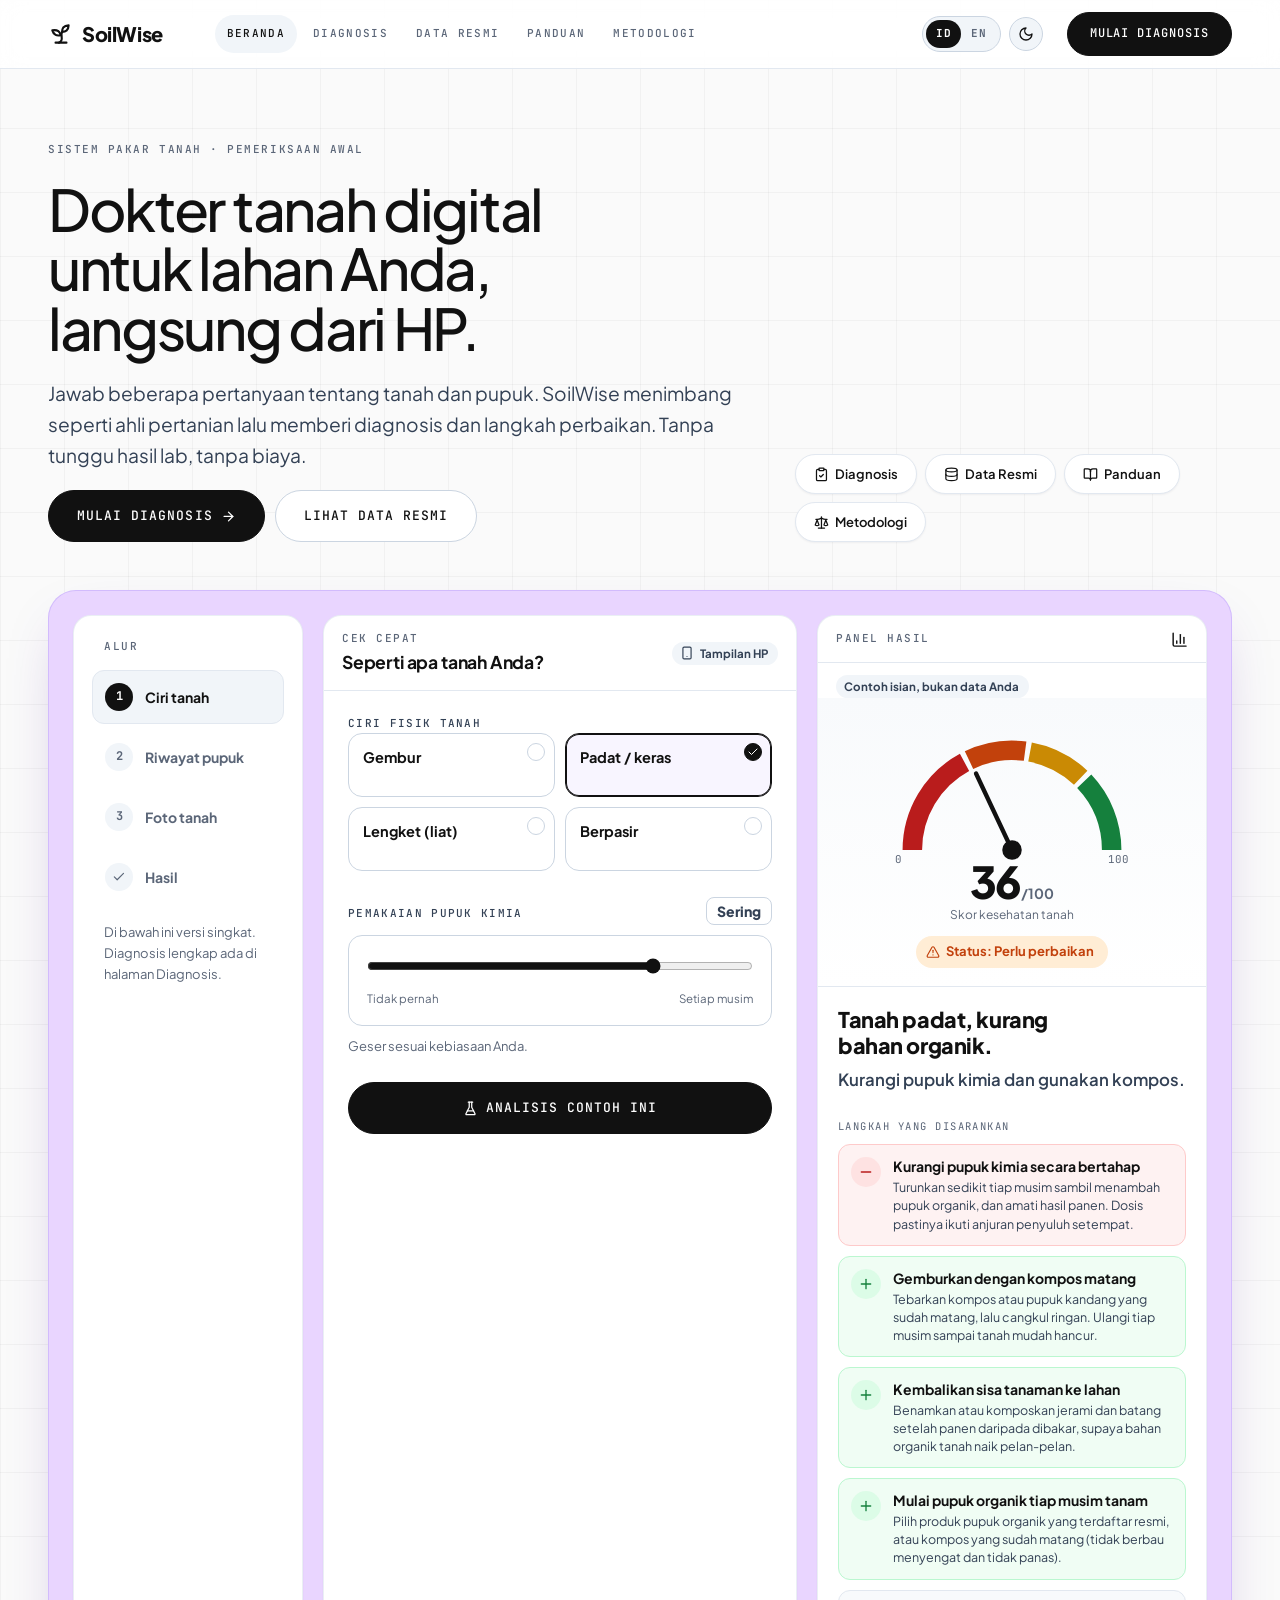
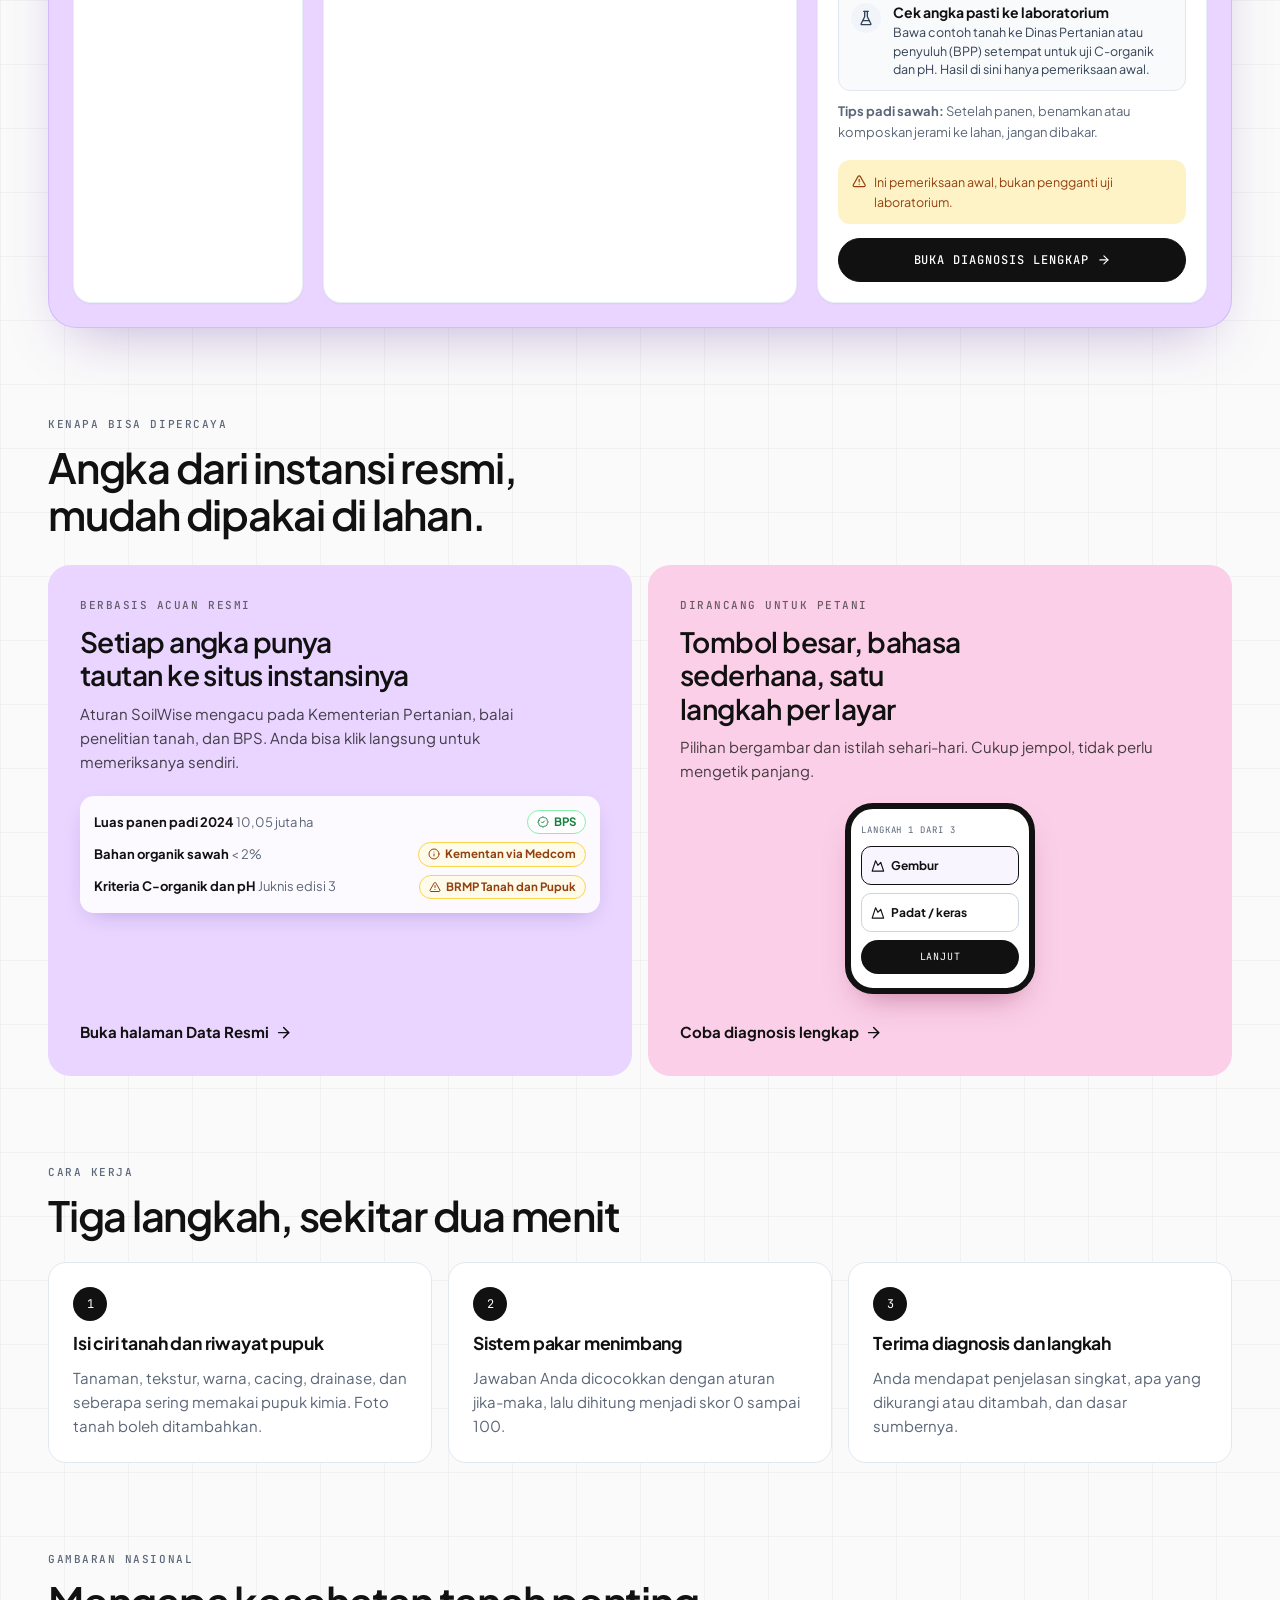
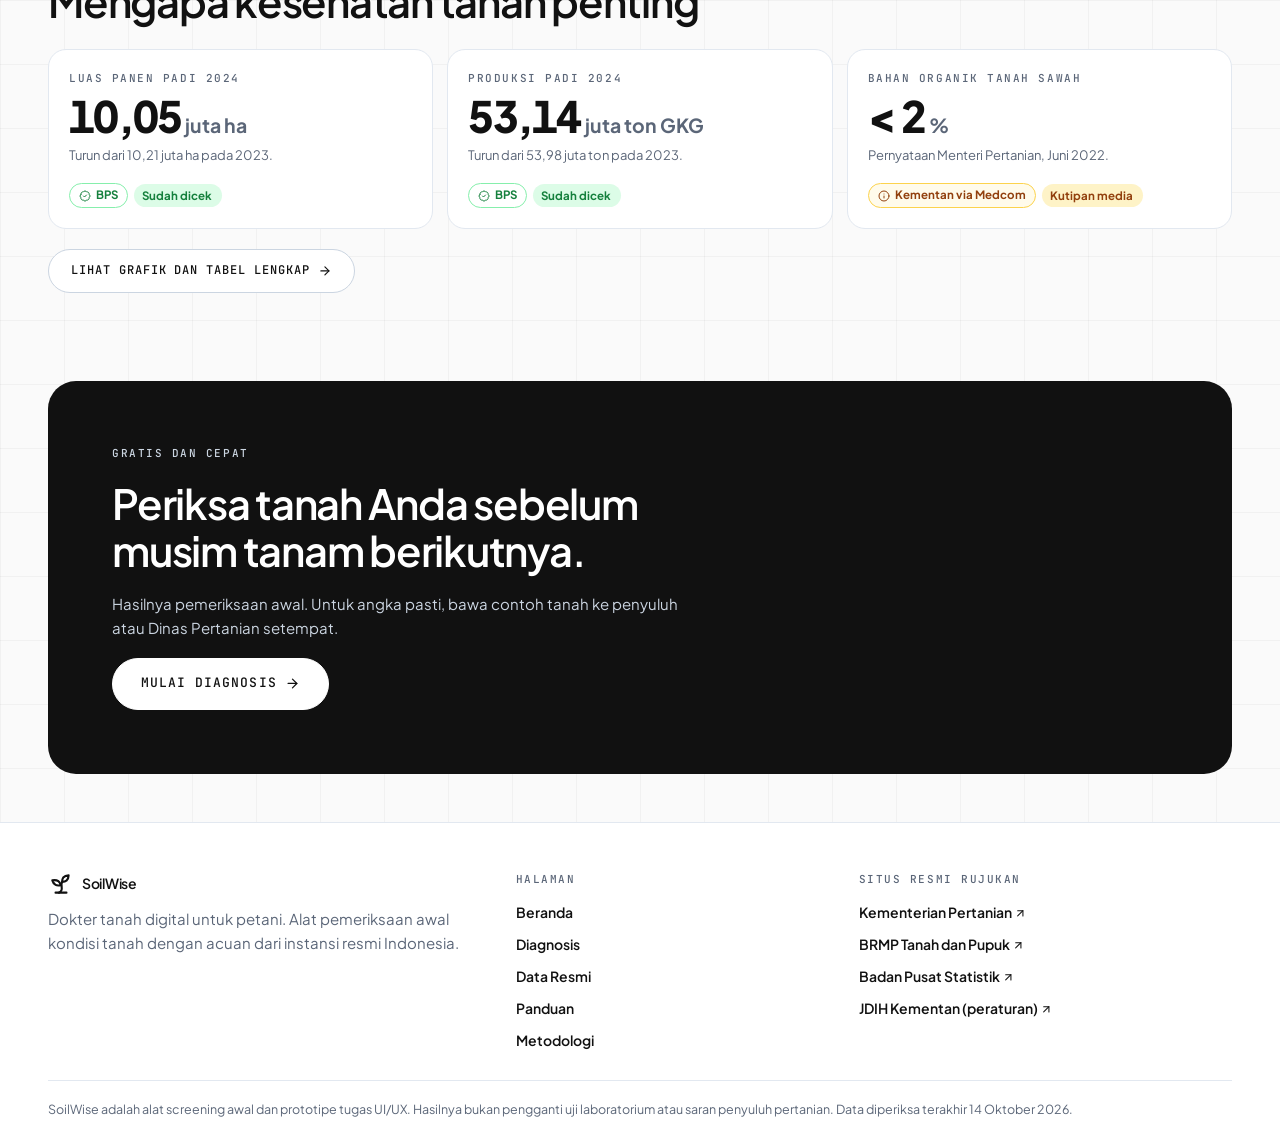
==== commit 52b70ed0: "mengubah warna background" ====
--- a/index.html
+++ b/index.html
@@ -18,7 +18,7 @@
     <div class="hero-row">
       <div class="stack" style="gap:20px">
         <span class="eyebrow">Sistem pakar tanah · pemeriksaan awal</span>
-        <h1 class="display" style="max-width:15ch">Dokter tanah digital untuk lahan Anda, langsung dari HP.</h1>
+        <h1 class="display" style="font-size:clamp(2rem,5vw,3.6rem);max-width:20ch">Dokter tanah digital untuk lahan Anda, langsung dari HP.</h1>
         <p class="lead">Jawab beberapa pertanyaan tentang tanah dan pupuk. SoilWise menimbang seperti ahli pertanian lalu memberi diagnosis dan langkah perbaikan. Tanpa tunggu hasil lab, tanpa biaya.</p>
         <div class="btn-row">
           <a class="btn btn-dark btn-lg" href="diagnosis.html">Mulai diagnosis <i data-ic="arrowRight"></i></a>
--- a/assets/style.css
+++ b/assets/style.css
@@ -444,3 +444,203 @@
 @media (prefers-reduced-motion: reduce) {
   *, *::before, *::after { transition-duration: .001ms !important; animation-duration: .001ms !important; scroll-behavior: auto !important; }
 }
+
+
+/* =========================================================
+   TAMBAHAN FITUR: TOMBOL BAHASA (ID/EN) & TEMA (LIGHT/DARK)
+   ========================================================= */
+
+.sw-utilities {
+  display: inline-flex;
+  align-items: center;
+  gap: 8px;
+  margin-left: auto;
+}
+
+@media (min-width: 980px) {
+  .sw-utilities {
+    margin-left: 0;
+  }
+}
+
+.sw-lang-switch {
+  display: inline-flex;
+  align-items: center;
+  background: var(--soft);
+  border: 1px solid var(--line-2);
+  border-radius: 999px;
+  padding: 3px;
+}
+
+.sw-lang-btn {
+  border: none;
+  background: transparent;
+  color: var(--muted);
+  font-family: var(--mono);
+  font-size: 11px;
+  font-weight: 700;
+  letter-spacing: 0.05em;
+  padding: 5px 10px;
+  border-radius: 999px;
+  cursor: pointer;
+  transition: all 0.15s ease;
+}
+
+.sw-lang-btn:hover {
+  color: var(--ink);
+}
+
+.sw-lang-btn.is-active {
+  background: var(--ink);
+  color: var(--card);
+}
+
+.sw-theme-btn {
+  position: relative;
+  display: inline-flex;
+  align-items: center;
+  justify-content: center;
+  width: 34px;
+  height: 34px;
+  padding: 0;
+  border-radius: 999px;
+  border: 1px solid var(--line-2);
+  background: var(--soft);
+  color: var(--ink);
+  cursor: pointer;
+  overflow: hidden;
+  transition: background 0.2s ease, border-color 0.2s ease, transform 0.15s ease;
+}
+
+.sw-theme-btn:hover {
+  background: var(--card);
+  border-color: var(--ink);
+}
+
+.sw-theme-btn:active {
+  transform: scale(0.92);
+}
+
+.sw-theme-btn svg {
+  position: absolute;
+  width: 16px;
+  height: 16px;
+  transition: transform 0.4s cubic-bezier(0.34, 1.56, 0.64, 1), opacity 0.25s ease;
+}
+
+/* Saat Mode Terang: tampilkan ikon Bulan, sembunyikan Matahari */
+.sw-theme-btn .sw-ic-moon {
+  opacity: 1;
+  transform: rotate(0deg) scale(1);
+}
+
+.sw-theme-btn .sw-ic-sun {
+  opacity: 0;
+  transform: rotate(-90deg) scale(0.4);
+}
+
+/* Saat Mode Gelap: tampilkan ikon Matahari, sembunyikan Bulan */
+html[data-theme="dark"] .sw-theme-btn .sw-ic-moon {
+  opacity: 0;
+  transform: rotate(90deg) scale(0.4);
+}
+
+html[data-theme="dark"] .sw-theme-btn .sw-ic-sun {
+  opacity: 1;
+  transform: rotate(0deg) scale(1);
+  color: #fbbf24;
+}
+
+/* =========================================================
+   MODE GELAP (MENGGUNAKAN TOKEN :ROOT ASLI SOILWISE)
+   ========================================================= */
+html[data-theme="dark"] {
+  color-scheme: dark;
+  --bg: #0b1120;
+  --card: #111827;
+  --ink: #f8fafc;
+  --ink-2: #cbd5e1;
+  --muted: #94a3b8;
+  --line: #1e293b;
+  --line-2: #334155;
+  --soft: #1e293b;
+
+  --lav: #1e1b4b;
+  --lav-2: #312e81;
+  --lav-ink: #c4b5fd;
+  --pink: #3b0764;
+  --pink-ink: #f5d0fe;
+
+  --good: #4ade80;
+  --good-bg: rgba(22, 163, 74, 0.2);
+  --warn: #fbbf24;
+  --warn-bg: rgba(217, 119, 6, 0.2);
+  --bad: #f87171;
+  --bad-bg: rgba(220, 38, 38, 0.2);
+  --orange: #fb923c;
+  --orange-bg: rgba(234, 88, 12, 0.2);
+
+  --bar-old: #64748b;
+  --bar-new: #a78bfa;
+}
+
+html[data-theme="dark"] body {
+  background-image:
+    linear-gradient(to right, rgba(255, 255, 255, 0.03) 1px, transparent 1px),
+    linear-gradient(to bottom, rgba(255, 255, 255, 0.03) 1px, transparent 1px);
+}
+
+html[data-theme="dark"] .nav {
+  background: rgba(11, 17, 32, 0.86);
+}
+
+html[data-theme="dark"] .btn-dark {
+  background: #f8fafc;
+  color: #0f172a;
+  border-color: #f8fafc;
+}
+
+html[data-theme="dark"] .btn-dark:hover {
+  background: #e2e8f0;
+}
+
+html[data-theme="dark"] .cta {
+  background: #1e293b;
+  border: 1px solid var(--line-2);
+}
+
+html[data-theme="dark"] .opt input:checked + .opt-body,
+html[data-theme="dark"] .phone .ph-t.on {
+  background: rgba(139, 92, 246, 0.15);
+  border-color: #a78bfa;
+}
+
+html[data-theme="dark"] .gauge-box {
+  background: linear-gradient(#111827, #0f172a);
+}
+
+html[data-theme="dark"] .gauge .needle line,
+html[data-theme="dark"] .gauge circle {
+  stroke: #f8fafc;
+  fill: #f8fafc;
+}
+
+html[data-theme="dark"] .act-kurangi { background: rgba(220, 38, 38, 0.12); border-color: rgba(248, 113, 113, 0.3); }
+html[data-theme="dark"] .act-tambah,
+html[data-theme="dark"] .act-pertahankan { background: rgba(22, 163, 74, 0.12); border-color: rgba(74, 222, 128, 0.3); }
+html[data-theme="dark"] .act-perbaiki { background: rgba(234, 88, 12, 0.12); border-color: rgba(251, 146, 60, 0.3); }
+html[data-theme="dark"] .act-pantau { background: #1e293b; border-color: #334155; }
+
+html[data-theme="dark"] .src-chip {
+  background: #1e293b;
+}
+
+html[data-theme="dark"] .pastel .eyebrow,
+html[data-theme="dark"] .pastel p {
+  color: var(--ink-2);
+}
+
+html[data-theme="dark"] .mini-card,
+html[data-theme="dark"] .phone {
+  background: var(--card);
+}
